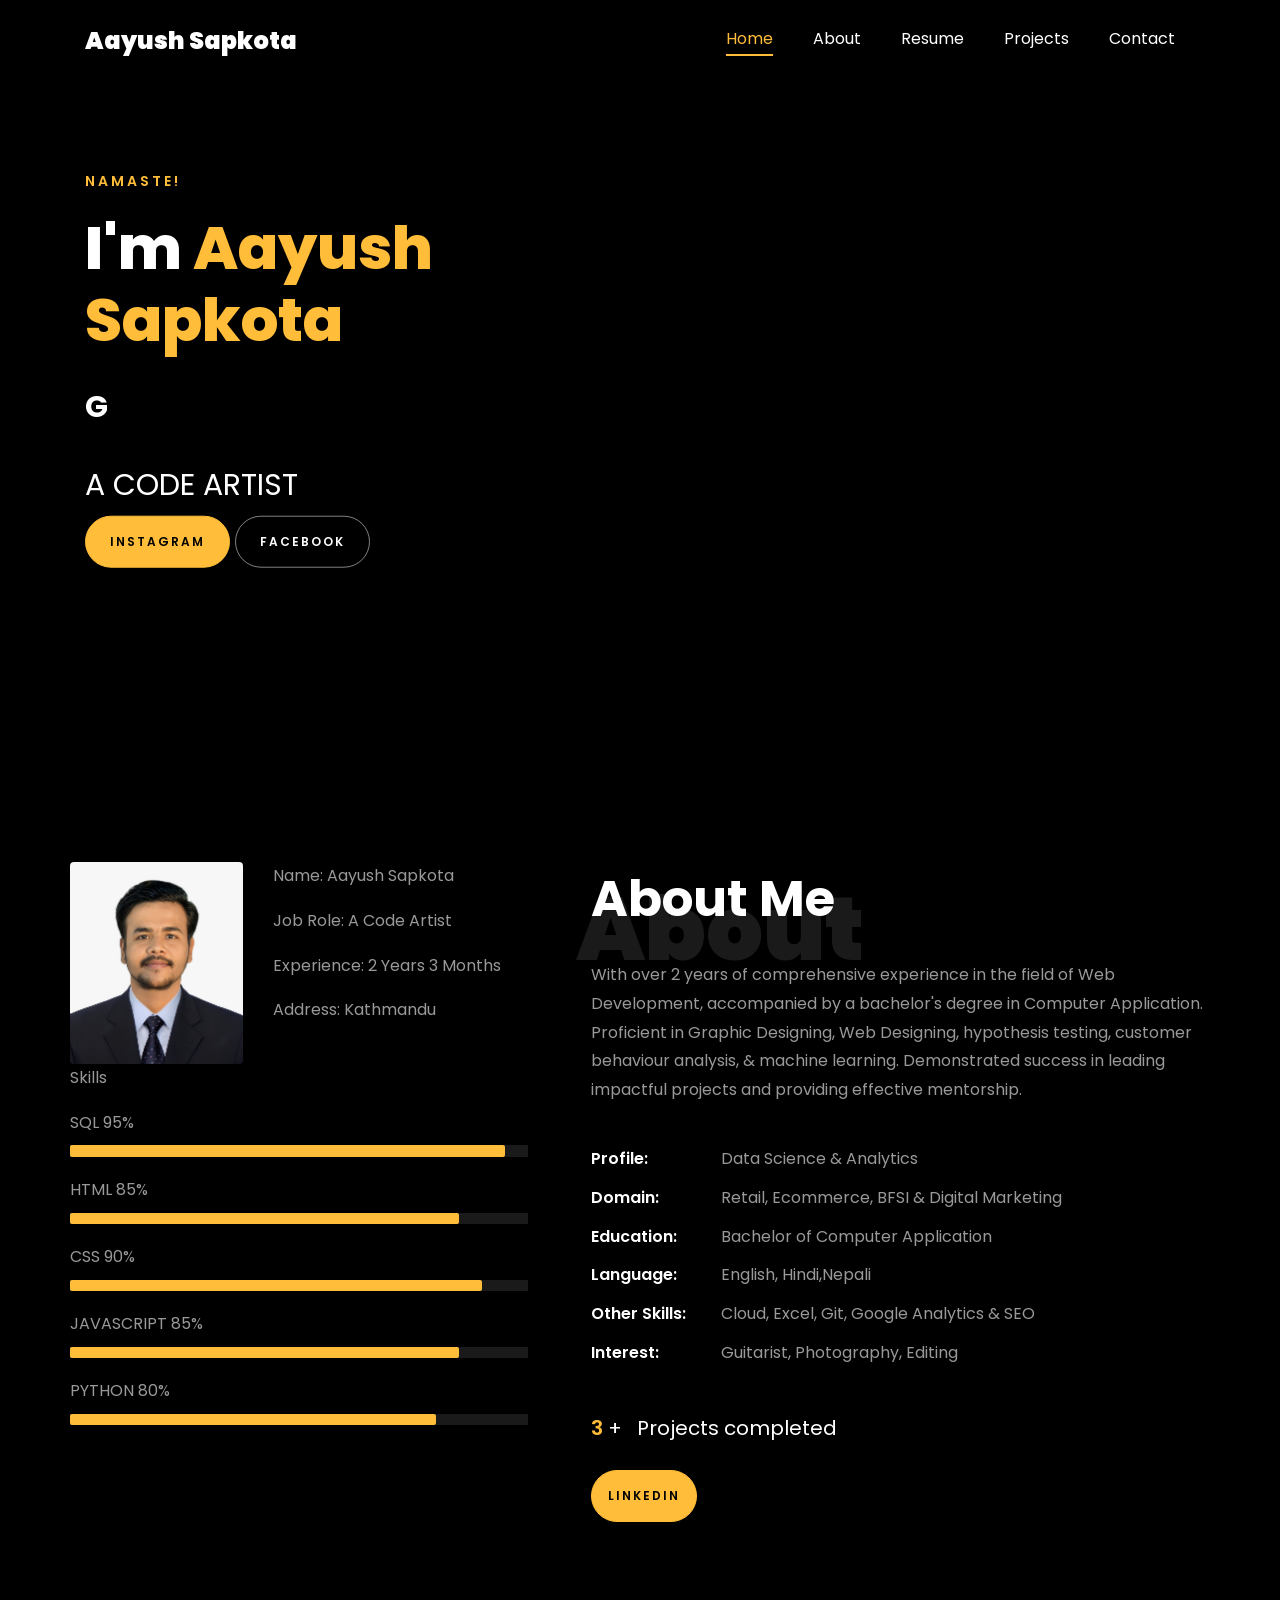
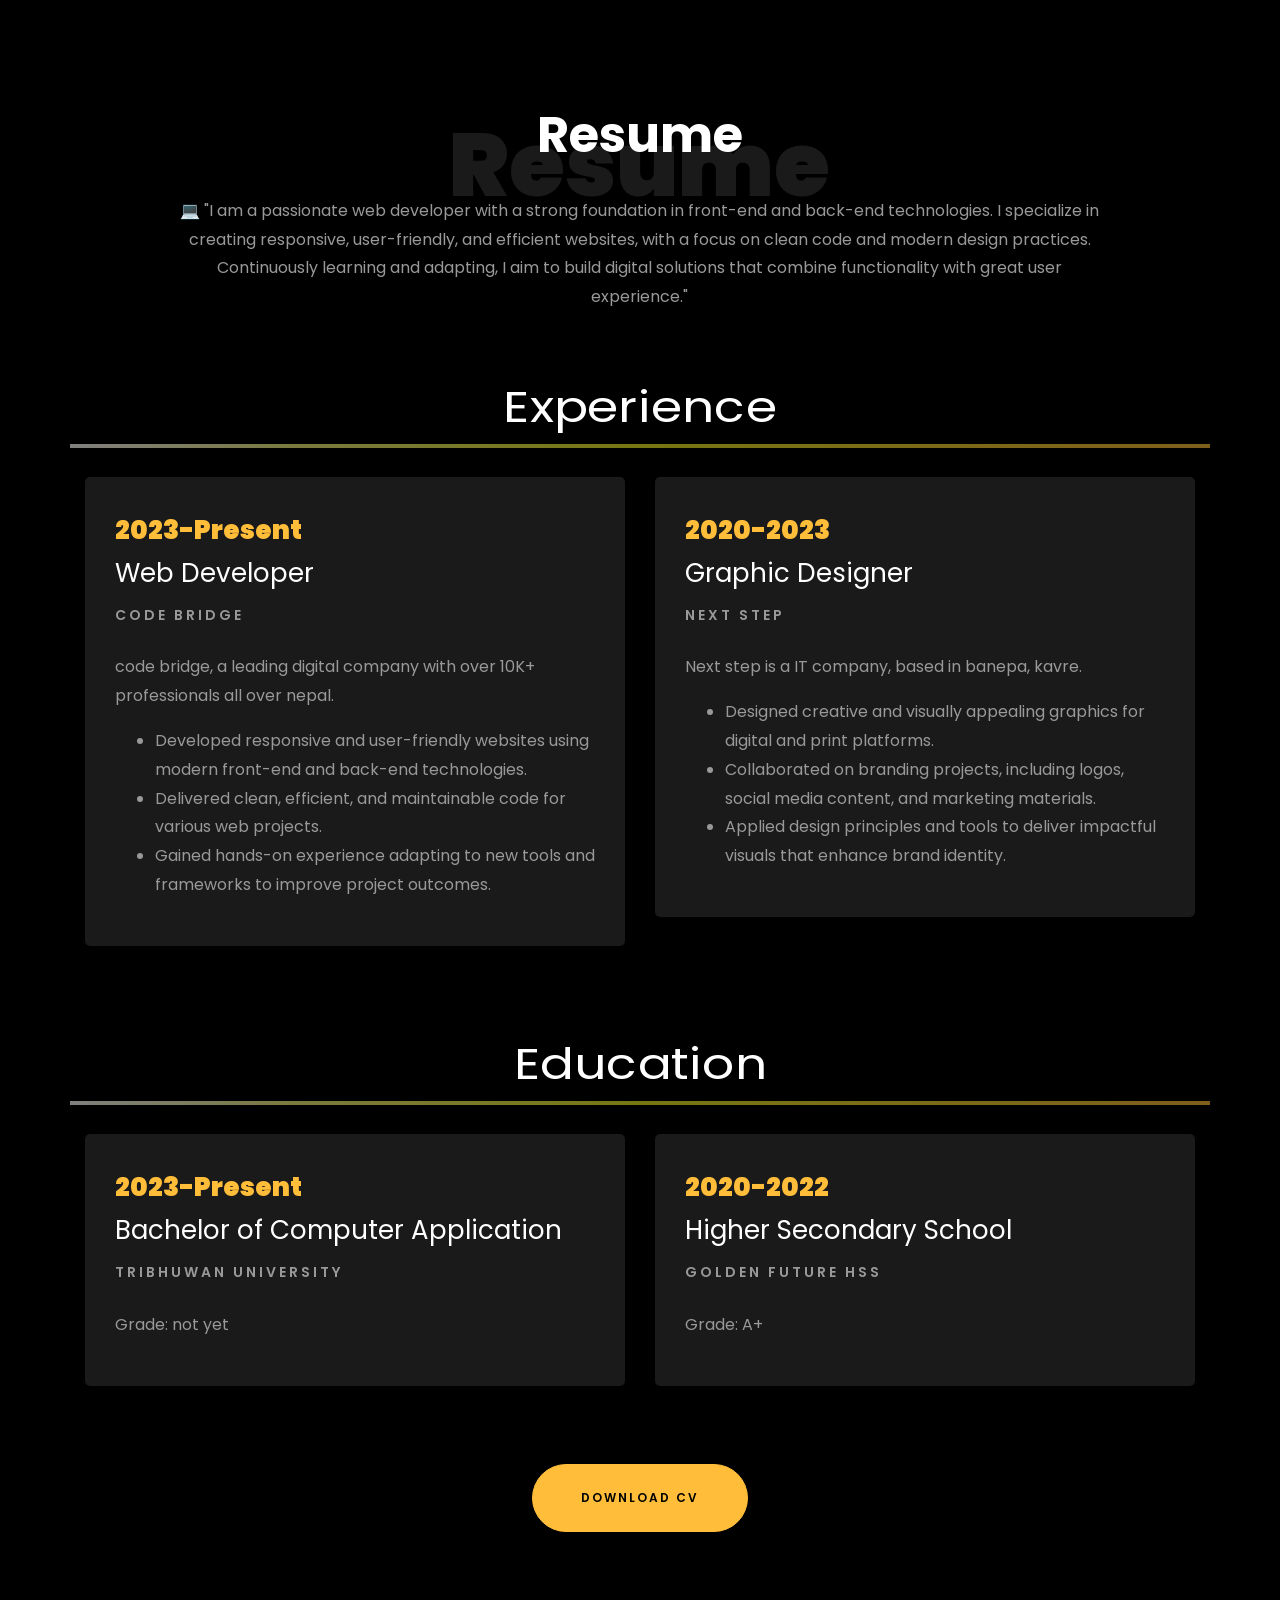
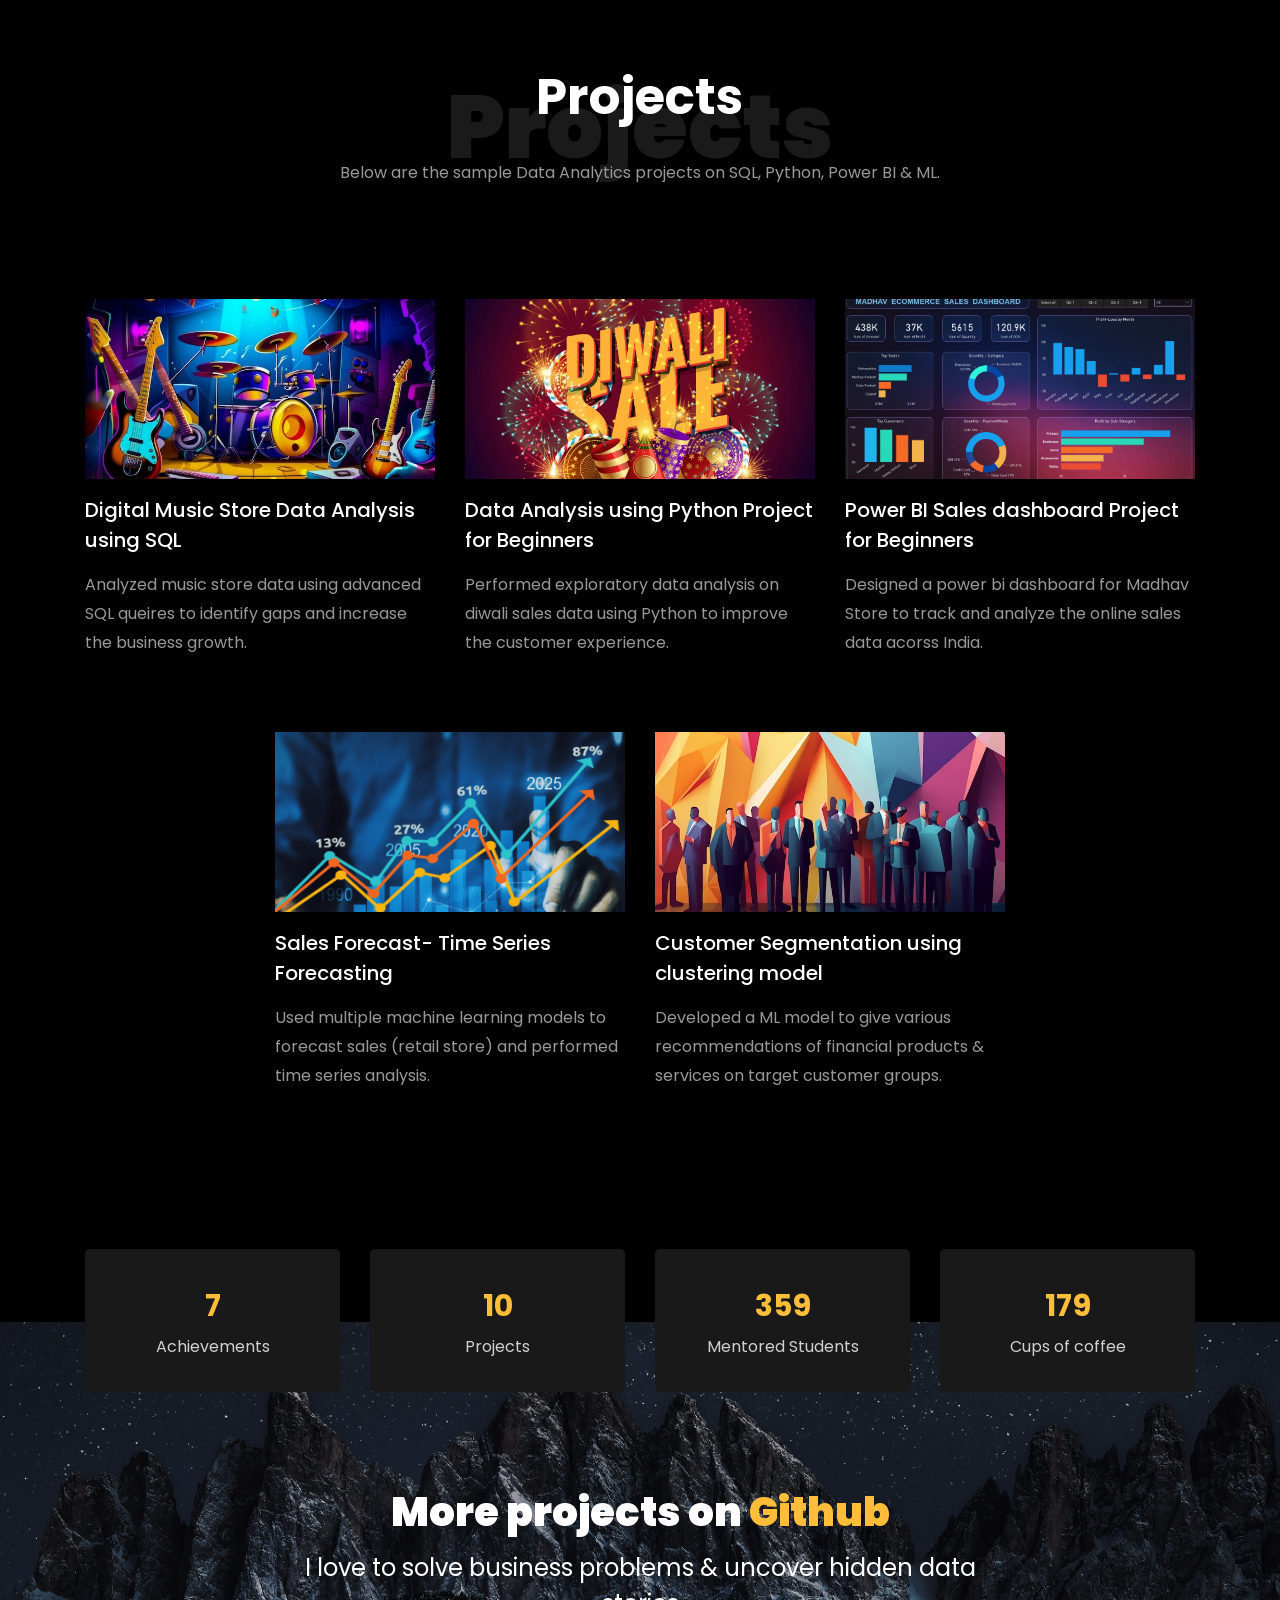
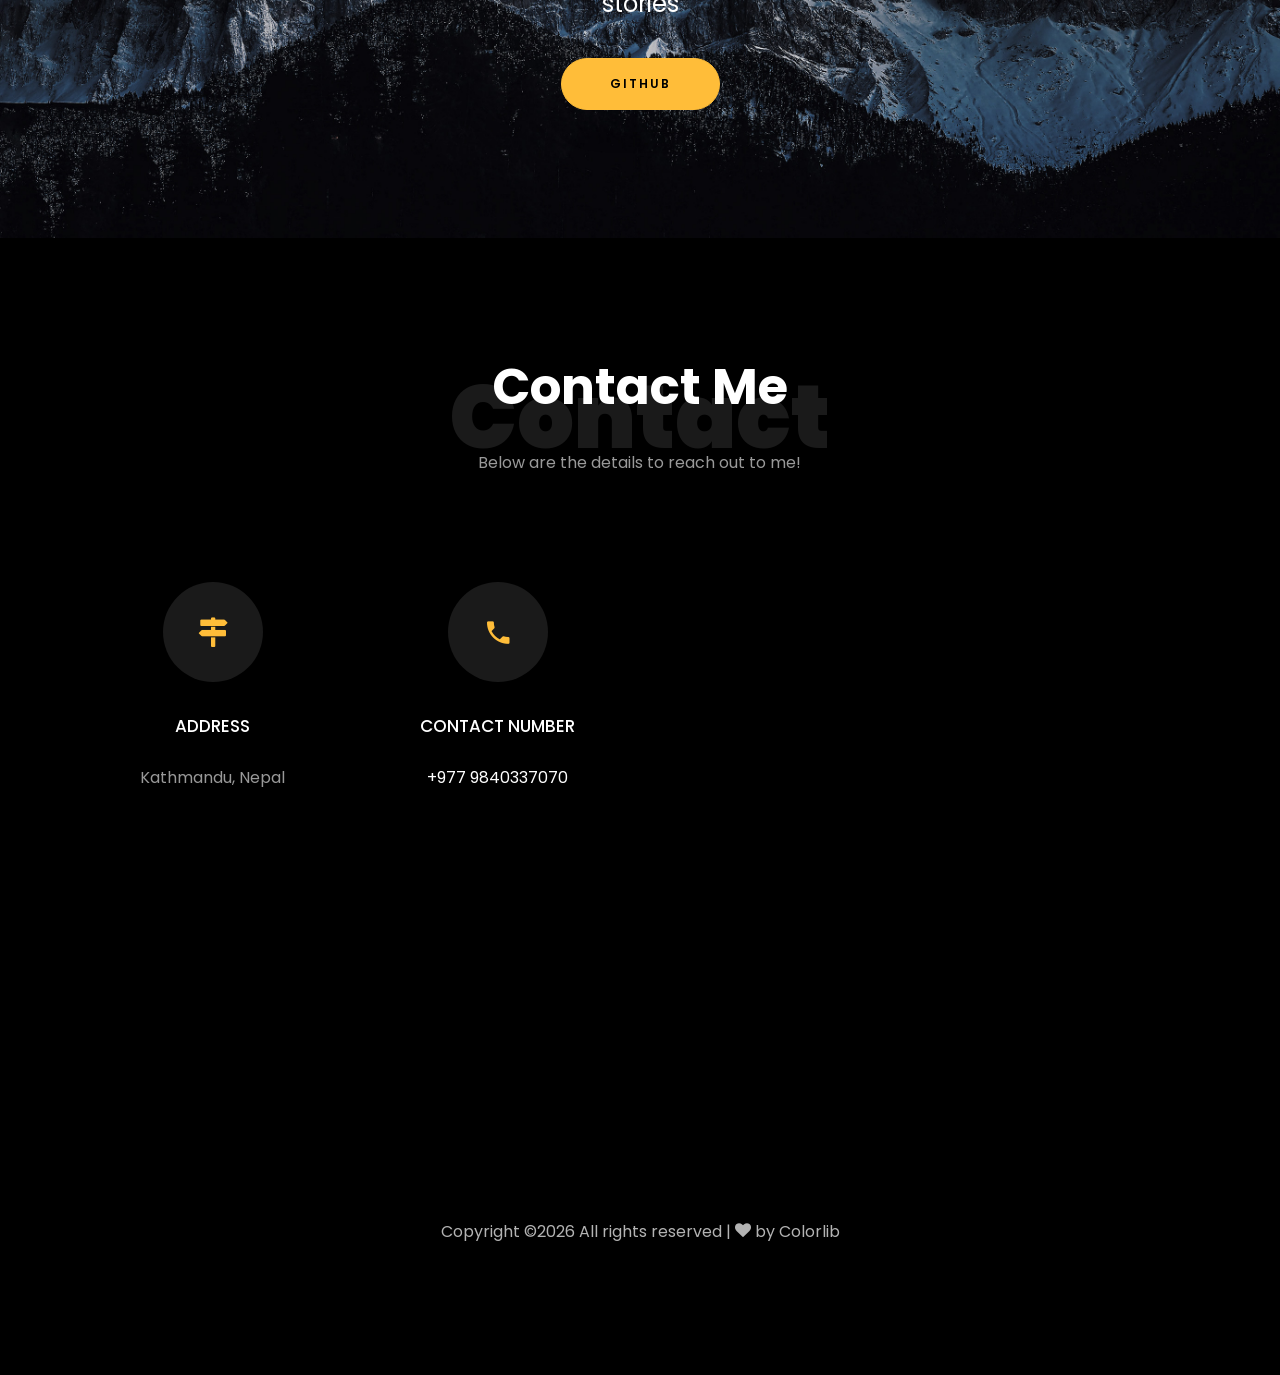
==== index.html @ 5ce3463a "initial commit" ====
<!DOCTYPE html>
<html lang="en">
  <head>
    <title>Aayush Sapkota Portfolio</title>
    <meta charset="utf-8">
    <meta name="viewport" content="width=device-width, initial-scale=1, shrink-to-fit=no">
    
    <link href="https://fonts.googleapis.com/css?family=Poppins:100,200,300,400,500,600,700,800,900" rel="stylesheet">

    <link rel="stylesheet" href="css/open-iconic-bootstrap.min.css">
    <link rel="stylesheet" href="css/animate.css">
    
    <link rel="stylesheet" href="css/owl.carousel.min.css">
    <link rel="stylesheet" href="css/owl.theme.default.min.css">
    <link rel="stylesheet" href="css/magnific-popup.css">

    <link rel="stylesheet" href="css/aos.css">

    <link rel="stylesheet" href="css/ionicons.min.css">
    
    <link rel="stylesheet" href="css/flaticon.css">
    <link rel="stylesheet" href="css/icomoon.css">
    <link rel="stylesheet" href="css/style.css">



<style>

/*======================================
//--//-->   ABOUT
======================================*/

.about-mf .box-shadow-full {
  padding-top: 4rem;
  padding-bottom: 4rem;
}

.about-mf .about-img {
  margin-bottom: 2rem;
}

.about-mf .about-img img {
  margin-left: 10px;
}


.skill-mf .progress {
  /* background-color: #cde1f8; */
  margin: .5rem 0 1.2rem 0;
  border-radius: 0;
  height: .7rem;
}

.skill-mf .progress .progress-bar {
  height: .7rem;
  background-color: #ffbd39;
}


/* Animation styles */
#typing-animation {
  position: relative;
  font-size: 30px;
  font-weight: bold;
  color: rgb(255, 255, 255);
  overflow: hidden;
  white-space: nowrap;
  animation: typing 3s steps(20, end) infinite;
}

#typing-animation:before {
  content: "";
  /* position: absolute; */
  top: 0;
  left: 0;
  width: 0;
  height: 100%;
  background-color: #ccc;
  animation: typing-cursor 0.5s ease-in-out infinite;
}

@keyframes typing {
  from {
    width: 0;
  }
  to {
    width: 100%;
  }
}

@keyframes typing-cursor {
  from {
    width: 5px;
  }
  to {
    width: 0;
  }
}


/* project image zoom effect */

.zoom-effect {
  overflow: hidden;
  transition: transform 0.3s ease-out;
}

.zoom-effect:hover {
  transform: scale(1.1);
}


</style>


  </head>
  <body data-spy="scroll" data-target=".site-navbar-target" data-offset="300">
	  
	  
    <nav class="navbar navbar-expand-lg navbar-dark ftco_navbar ftco-navbar-light site-navbar-target" id="ftco-navbar">
	    <div class="container">
	      <a class="navbar-brand" href="index.html">Aayush Sapkota</a>
	      <button class="navbar-toggler js-fh5co-nav-toggle fh5co-nav-toggle" type="button" data-toggle="collapse" data-target="#ftco-nav" aria-controls="ftco-nav" aria-expanded="false" aria-label="Toggle navigation">
	        <span class="oi oi-menu"></span> Menu
	      </button>

	      <div class="collapse navbar-collapse" id="ftco-nav">
	        <ul class="navbar-nav nav ml-auto">
	          <li class="nav-item"><a href="#home-section" class="nav-link"><span>Home</span></a></li>
	          <li class="nav-item"><a href="#about-section" class="nav-link"><span>About</span></a></li>
	          <li class="nav-item"><a href="#resume-section" class="nav-link"><span>Resume</span></a></li>
	          <li class="nav-item"><a href="#project-section" class="nav-link"><span>Projects</span></a></li>
	          <li class="nav-item"><a href="#contact-section" class="nav-link"><span>Contact</span></a></li>
	        </ul>
	      </div>
	    </div>
	  </nav>
	  <section id="home-section" class="hero">
		  <div class="home-slider  owl-carousel">
	       <div class="slider-item ">
	      	<div class="overlay"></div>
	         <div class="container">
	          <div class="row d-md-flex no-gutters slider-text align-items-end justify-content-end" data-scrollax-parent="true">
	          	<div class="one-third js-fullheight order-md-last img" style="background-image:url(images/bg_1.png);">
	          	 <div class="overlay"></div>
	          	</div>
		          <div class="one-forth d-flex  align-items-center ftco-animate" data-scrollax=" properties: { translateY: '70%' }">
		          	<div class="text">
		          		<span class="subheading">NAMASTE!</span>
			            <h1 class="mb-4 mt-3">I'm <span>Aayush Sapkota</span></h1>

						<!-- Element to contain animated typing -->
						<span id="typing-animation"></span>

						<script>

						// Initialize the typing animation
						const typingAnimationElement = document.getElementById('typing-animation');

						// Create an array of typing text
						const typingTexts = [
						'Web Developer  ',
						'Guitarist  ',
						'Designer   ',
						];

						// Create a function to display the typing animation for a given text
						function playTypingAnimation(text) {
						// Loop through each character and add it to the element
						for (let i = 0; i < text.length; i++) {
							setTimeout(() => {
							typingAnimationElement.textContent += text[i];
							}, i * 200); // Increase the delay to slow down the typing animation
						}

						// Once the animation is complete, reset the text and start over
						setTimeout(() => {
							typingAnimationElement.textContent = '';
							playTypingAnimation(typingTexts[(typingTexts.indexOf(text) + 1) % typingTexts.length]);
						}, text.length * 200);
						}

						// Start the typing animation loop
						playTypingAnimation(typingTexts[0]);

						</script>

						<br>
						<br>
			            <h2>A CODE ARTIST</h2>
						<!-- <h2 class="d-flex" style="margin-bottom: 0">With over 5 years of experience</h2> -->
						<!-- <br> -->
			            <p><a href="https://www.instagram.com/the_name_is_aayush/" class="btn btn-primary py-3 px-4">instagram</a> 
							<a href="https://www.facebook.com/aayush.668935" class="btn btn-white btn-outline-white py-3 px-4">facebook</a></p>
		            </div>
		          </div>
	        	</div>
	        </div>
	      </div>
		</div>
    </section>



    <section class="ftco-about img ftco-section ftco-no-pb" id="about-section">
    	<div class="container">
			<div class="row">
				<div class="row d-flex align-items-stretch">
				<!-- <div class="row d-flex"> -->
					<div class="col-md-6 col-lg-5 d-flex">
						<div class="img-about img d-flex align-items-stretch">
							<div class="overlay">
								<div class="row">
									<div class="col-sm-6 col-md-5">
									  <div class="about-img">
										<img src="images/about-me.png" class="img-fluid rounded b-shadow-a" alt="">
									  </div>
									</div>
									<!-- Details next to profile image -->
									<div class="col-sm-6 col-md-7">
									  <div class="about-info">
										<p><span class="title-s">Name: </span> <span>Aayush Sapkota</span></p>
										<p><span class="title-s">Job Role: </span> <span>A Code Artist</span></p>
										<p><span class="title-s">Experience: </span> <span>2 Years 3 Months</span></p>
										<p><span class="title-s">Address: </span> <span>Kathmandu</span></p>
									  </div>
									</div>
								  </div>

								<div class="skill-mf">
									<p class="title-s">Skills</p>
									<span>SQL</span> <span class="pull-right">95%</span>
									<div class="progress">
										<div class="progress-bar" role="progressbar" style="width: 95%;" aria-valuenow="95" aria-valuemin="0"
											aria-valuemax="100"></div>
									</div>
									
									<span>HTML</span> <span class="pull-right">85%</span>
									<div class="progress">
										<div class="progress-bar" role="progressbar" style="width: 85%" aria-valuenow="85" aria-valuemin="0"
											aria-valuemax="100"></div>
									</div>
									
									<span>CSS</span> <span class="pull-right">90%</span>
									<div class="progress">
										<div class="progress-bar" role="progressbar" style="width: 90%" aria-valuenow="90" aria-valuemin="0"
											aria-valuemax="100"></div>
									</div>
									
									<span>JAVASCRIPT</span> <span class="pull-right">85%</span>
									<div class="progress">
										<div class="progress-bar" role="progressbar" style="width: 85%" aria-valuenow="85" aria-valuemin="0"
											aria-valuemax="100"></div>
									</div>
									
									<span>PYTHON</span> <span class="pull-right">80%</span>
									<div class="progress">
										<div class="progress-bar" role="progressbar" style="width: 80%" aria-valuenow="80" aria-valuemin="0"
											aria-valuemax="100"></div>
									</div>
								</div>
							</div>
						</div>
					</div>
					
					<div class="col-md-6 col-lg-7 pl-lg-5 pb-5">
						<div class="row justify-content-start pb-3">
							<div class="col-md-12 heading-section ftco-animate">
								
								<h1 class="big">About</h1>
								<h2 class="mb-4">About Me</h2>
								
								<p>With over 2 years of comprehensive experience in the field of Web Development, accompanied by a bachelor's degree in Computer Application. 
									Proficient in Graphic Designing, Web Designing, hypothesis testing, customer behaviour analysis, &amp; machine learning. 
									Demonstrated success in leading impactful projects and providing effective mentorship.</p>
								<ul class="about-info mt-4 px-md-0 px-2">
									<li class="d-flex"><span>Profile:</span> <span>Data Science &amp; Analytics</span></li>
									<li class="d-flex"><span>Domain:</span> <span>Retail, Ecommerce, BFSI &amp; Digital Marketing</span></li>
									<li class="d-flex"><span>Education:</span> <span>Bachelor of Computer Application</span></li>
									<li class="d-flex"><span>Language:</span> <span>English, Hindi,Nepali</span></li>
									<li class="d-flex"><span>Other Skills:</span> <span>Cloud, Excel, Git, Google Analytics &amp; SEO</span></li>
									<li class="d-flex"><span>Interest:</span> <span>Guitarist, Photography, Editing</span></li>
									
								</ul>
							</div>
						</div>


						<div class="counter-wrap ftco-animate d-flex mt-md-3">
							<div class="text">
								<p class="mb-4">
									<span class="number" data-number="10">0</span> <span>+</span>
									<span>&nbsp; Projects completed</span>
								</p>
								<p><a href="https://www.linkedin.com/in/aayush-sapkota-b53373309/" class="btn btn-primary py-3 px-3">LinkedIn</a></p>
							</div>
						</div>
					</div>
				</div>
			</div>
		</div>
    </section>



	
    <section class="ftco-section ftco-no-pb" id="resume-section">
    	<div class="container">
    		<div class="row justify-content-center pb-5">
          <div class="col-md-10 heading-section text-center ftco-animate">
          	<h1 class="big big-2">Resume</h1>
            <h2 class="mb-4">Resume</h2>
            <p>💻 "I am a passionate web developer with a strong foundation in front-end and back-end technologies. I specialize in creating responsive, user-friendly, and efficient websites, with a focus on clean code and modern design practices. Continuously learning and adapting, I aim to build digital solutions that combine functionality with great user experience."</p>
          </div>
        </div>

		<div class="row">
			<h1 class="big-4">Experience</h1>
			<div class="underline"></div>
		</div>
		<br>
		
		<div class="row">
				<div class="col-md-6">
					<div class="resume-wrap ftco-animate">
						<span class="date">2023-Present</span>
						<h2>Web Developer</h2>
						<span class="position">Code Bridge</span>
						<p class="mt-4">code bridge, a leading digital company with over 10K+ professionals all over nepal. 
							<ul>
								<li>Developed responsive and user-friendly websites using modern front-end and back-end technologies.</li>
								<li>Delivered clean, efficient, and maintainable code for various web projects.</li>
								<li>Gained hands-on experience adapting to new tools and frameworks to improve project outcomes.</li>
							</ul>
						</p>
					</div>

				</div>

				<div class="col-md-6">
					<div class="resume-wrap ftco-animate">
						<span class="date">2020-2023</span>
						<h2>Graphic Designer</h2>
						<span class="position">Next Step</span>
						<p class="mt-4">Next step is a IT company, based in banepa, kavre. 
							<ul>
								<li>Designed creative and visually appealing graphics for digital and print platforms.</li>
								<li>Collaborated on branding projects, including logos, social media content, and marketing materials.</li>
								<li>Applied design principles and tools to deliver impactful visuals that enhance brand identity.</li>
							</ul>
						</p>
					</div>

				</div>
			</div>

		<br>
		<br>

		<div class="row">
			<h1 class="big-4">Education</h1>
			<div class="underline"></div>
		</div>
		<br>
		
			<div class="row">
    			<div class="col-md-6">
    				<div class="resume-wrap ftco-animate">
    					<span class="date">2023-Present</span>
    					<h2>Bachelor of Computer Application</h2>
    					<span class="position">Tribhuwan University</span>
    					<p class="mt-4">Grade: not yet</p>
    				</div>
    			</div>

    			<div class="col-md-6">
    				<div class="resume-wrap ftco-animate">
    					<span class="date">2020-2022</span>
    					<h2>Higher Secondary School</h2>
    					<span class="position">Golden Future HSS</span>
    					<p class="mt-4">Grade: A+</p>
    				</div>
				</div>
    		</div>

    		<div class="row justify-content-center mt-5">
    			<div class="col-md-6 text-center ftco-animate">
    				<p><a href="#" class="btn btn-primary py-4 px-5">Download CV</a></p>
    			</div>
    		</div>
    	</div>
    </section>

   

    <section class="ftco-section" id="project-section">
      <div class="container">
        <div class="row justify-content-center mb-5 pb-5">
          <div class="col-md-7 heading-section text-center ftco-animate">
            <h1 class="big big-2">Projects</h1>
            <h2 class="mb-4">Projects</h2>
            <p>Below are the sample Data Analytics projects on SQL, Python, Power BI & ML.</p>
          </div>
        </div>
        <div class="row d-flex">
          <div class="col-md-4 d-flex ftco-animate">
          	<div class="blog-entry justify-content-end">
              <a href="https://github.com/rishabhnmishra/SQL_Music_Store_Analysis/blob/main/Music_Store_Query.sql" class="block-20 zoom-effect" style="background-image: url('images/proj_1.jpg');">
              </a>
              <div class="text mt-3 float-right d-block">

                <h3 class="heading"><a href="https://github.com/rishabhnmishra/SQL_Music_Store_Analysis/blob/main/Music_Store_Query.sql">Digital Music Store Data Analysis using SQL</a></h3>
                <p>Analyzed music store data using advanced SQL queires to identify gaps and increase the business growth.</p>
              </div>
            </div>
          </div>
          <div class="col-md-4 d-flex ftco-animate">
          	<div class="blog-entry justify-content-end">
              <a href="https://github.com/rishabhnmishra/Python_Diwali_Sales_Analysis/blob/main/Diwali_Sales_Analysis.ipynb" class="block-20 zoom-effect" style="background-image: url('images/proj_2.jpg');">
              </a>
              <div class="text mt-3 float-right d-block">

                <h3 class="heading"><a href="https://github.com/rishabhnmishra/Python_Diwali_Sales_Analysis/blob/main/Diwali_Sales_Analysis.ipynb">Data Analysis using Python Project for Beginners</a></h3>
                <p>Performed exploratory data analysis on diwali sales data using Python to improve the customer experience.</p>
              </div>
            </div>
          </div>
          <div class="col-md-4 d-flex ftco-animate">
          	<div class="blog-entry">
              <a href="https://github.com/rishabhnmishra/Madhav_Store_Analysis_PowerBI/blob/main/Madhav%20Store%20dashboard.jpg" class="block-20 zoom-effect" style="background-image: url('images/proj_3.jpg');">
              </a>
              <div class="text mt-3 float-right d-block">

                <h3 class="heading"><a href="https://github.com/rishabhnmishra/Madhav_Store_Analysis_PowerBI/blob/main/Madhav%20Store%20dashboard.jpg">Power BI Sales dashboard Project for Beginners</a></h3>
                <p>Designed a power bi dashboard for Madhav Store to track and analyze the online sales data acorss India.</p>
              </div>
            </div>
          </div>
        </div>
	<br>
		<!-- added justify-content-center to center align the last two projects -->
		<div class="row d-flex justify-content-center">  
			<div class="col-md-4 d-flex ftco-animate">
				<div class="blog-entry justify-content-end">
				<a href="https://github.com/rishabhnmishra/sales_forecasting/tree/main" class="block-20 zoom-effect" style="background-image: url('images/proj_4.jpg');">
				</a>
				<div class="text mt-3 float-right d-block">
  
				  <h3 class="heading"><a href="https://github.com/rishabhnmishra/sales_forecasting/tree/main">Sales Forecast- Time Series Forecasting</a></h3>
				  <p>Used multiple machine learning models to forecast sales (retail store) and performed time series analysis.</p>
				</div>
			  </div>
			</div>
			<div class="col-md-4 d-flex ftco-animate">
				<div class="blog-entry justify-content-end">
				<a href="https://github.com/rishabhnmishra/customer_segmentation/blob/main/Customer_Segmentation-final.ipynb" class="block-20 zoom-effect" style="background-image: url('images/proj_5.jpg');">
				</a>
				<div class="text mt-3 float-right d-block">
  
				  <h3 class="heading"><a href="https://github.com/rishabhnmishra/customer_segmentation/blob/main/Customer_Segmentation-final.ipynb">Customer Segmentation using clustering model</a></h3>
				  <p>Developed a ML model to give various recommendations of financial products &amp; services on target customer groups.</p>
				</div>
			  </div>
			</div>
		 </div>
	  </div>
    </section>

	<section class="ftco-section ftco-no-pt ftco-no-pb ftco-counter img" id="section-counter">
      <div class="container">
		<div class="row d-md-flex align-items-center">
          <div class="col-md d-flex justify-content-center counter-wrap ftco-animate">
            <div class="block-18">
              <div class="text">
                <strong class="number" data-number="20">0</strong>
                <span>Achievements</span>
              </div>
            </div>
          </div>
          <div class="col-md d-flex justify-content-center counter-wrap ftco-animate">
            <div class="block-18">
              <div class="text">
                <strong class="number" data-number="30">0</strong>
                <span>Projects</span>
              </div>
            </div>
          </div>
          <div class="col-md d-flex justify-content-center counter-wrap ftco-animate">
            <div class="block-18">
              <div class="text">
                <strong class="number" data-number="1000">0</strong>
                <span>Mentored Students</span>
              </div>
            </div>
          </div>
          <div class="col-md d-flex justify-content-center counter-wrap ftco-animate">
            <div class="block-18">
              <div class="text">
                <strong class="number" data-number="500">0</strong>
                <span>Cups of coffee</span>
              </div>
            </div>
          </div>
        </div>
      </div>
	
	  <div class="ftco-section ftco-hireme img margin-top" style="background-image: url(images/bg_1.jpg)">
			<!-- <div class="container"> -->
				<div class="row justify-content-center">
					<div class="col-md-7 ftco-animate text-center">
						<h2>More projects on<span> Github  </span> </h2>
						<div class="heading"> <h4> I love to solve business problems &amp; uncover hidden data stories </h4>
						<br>
						<p><a href="https://github.com/aayush6716" class="btn btn-primary py-3 px-5">GitHub</a></p>
						</div>
					</div>
				</div>
			<!-- </div> -->
		</div>
	</section>



    <section class="ftco-section contact-section ftco-no-pb" id="contact-section">
      <div class="container">
      	<div class="row justify-content-center mb-5 pb-3">
          <div class="col-md-7 heading-section text-center ftco-animate">
            <h1 class="big big-2">Contact</h1>
            <h2 class="mb-4">Contact Me</h2>
            <p>Below are the details to reach out to me!</p>
          </div>
        </div>

        <div class="row d-flex contact-info mb-5">
          <div class="col-md-6 col-lg-3 d-flex ftco-animate">
          	<div class="align-self-stretch box p-4 text-center">
          		<div class="icon d-flex align-items-center justify-content-center">
          			<span class="icon-map-signs"></span>
          		</div>
          		<h3 class="mb-4">Address</h3>
	            <p>Kathmandu, Nepal</p>
	          </div>
          </div>
          <div class="col-md-6 col-lg-3 d-flex ftco-animate">
          	<div class="align-self-stretch box p-4 text-center">
          		<div class="icon d-flex align-items-center justify-content-center">
          			<span class="icon-phone2"></span>
          		</div>
          		<h3 class="mb-4">Contact Number</h3>
	            <p><a href="tel://0101010101">+977 9840337070</a></p>
	          </div>
          </div>
          <div class="col-md-6 col-lg-3 d-flex ftco-animate">
          	<div class="align-self-stretch box p-4 text-center">
          		<div class="icon d-flex align-items-center justify-content-center">
          			<span class="icon-paper-plane"></span>
          		</div>
          		<h3 class="mb-4">Email Address</h3>
	            <p><a href="mailto:info@yoursite.com">astgamer100@gmail.com</a></p>
	          </div>
          </div>
          <div class="col-md-6 col-lg-3 d-flex ftco-animate">
          	<div class="align-self-stretch box p-4 text-center">
          		<div class="icon d-flex align-items-center justify-content-center">
          			<span class="icon-globe"></span>
          		</div>
          		<h3 class="mb-4">Download Resume</h3>
	            <p><a href="#">resumelink</a></p>
	          </div>
          </div>

		  <div class="container">
			<br>
			<br>
			<div class="row justify-content-center">
				<div class="col-md-7 ftco-animate text-center">
					<h2>Have a<span> Question?  </span> <a href="https://forms.gle/uLaTShUKXraAvHJ77" class="btn btn-primary py-3 px-5">Click Here</a> </h2>
				</div>
			</div>
				<br>
					<ul class="ftco-footer-social list-unstyled d-flex justify-content-center align-items-center mb-0">
					  <li class="ftco-animate normal-txt">Find me on  </li>
					  <li class="ftco-animate"><a href="https://www.youtube.com/@aayushsapkota1009"><span class="icon-youtube"></span></a></li>
					  <li class="ftco-animate"><a href="https://www.linkedin.com/in/aayush-sapkota-b53373309/"><span class="icon-linkedin"></span></a></li>  
					  <li class="ftco-animate"><a href="https://www.facebook.com/aayush.668935"><span class="icon-twitter"></span></a></li>
					  <li class="ftco-animate"><a href="https://www.facebook.com/aayush.668935"><span class="icon-facebook"></span></a></li>
				      <li class="ftco-animate"><a href="https://www.instagram.com/the_name_is_aayush/"><span class="icon-instagram"></span></a></li>
					</ul>
				<br>
		   </div>
   </div>
 </section>


 
	
    <footer class="ftco-footer ftco-section">
		<div class="container">
		  <div class="row">
			<div class="col-md-12 text-center">
  
			  <p><!-- Link back to Colorlib can't be removed. Template is licensed under CC BY 3.0. -->
	Copyright &copy;<script>document.write(new Date().getFullYear());</script> All rights reserved | <i class="icon-heart color-danger" aria-hidden="true"></i> by <a href="https://colorlib.com" target="_blank">Colorlib</a>
	<!-- Link back to Colorlib can't be removed. Template is licensed under CC BY 3.0. --></p>
			</div>
		  </div>
		</div>
	  </footer>


  <!-- loader -->
  <div id="ftco-loader" class="show fullscreen"><svg class="circular" width="48px" height="48px"><circle class="path-bg" cx="24" cy="24" r="22" fill="none" stroke-width="4" stroke="#eeeeee"/><circle class="path" cx="24" cy="24" r="22" fill="none" stroke-width="4" stroke-miterlimit="10" stroke="#F96D00"/></svg></div>


  <script src="js/jquery.min.js"></script>
  <script src="js/jquery-migrate-3.0.1.min.js"></script>
  <script src="js/popper.min.js"></script>
  <script src="js/bootstrap.min.js"></script>
  <script src="js/jquery.easing.1.3.js"></script>
  <script src="js/jquery.waypoints.min.js"></script>
  <script src="js/jquery.stellar.min.js"></script>
  <script src="js/owl.carousel.min.js"></script>
  <script src="js/jquery.magnific-popup.min.js"></script>
  <script src="js/aos.js"></script>
  <script src="js/jquery.animateNumber.min.js"></script>
  <script src="js/scrollax.min.js"></script>
  
  <script src="js/main.js"></script>
    
  </body>
</html>
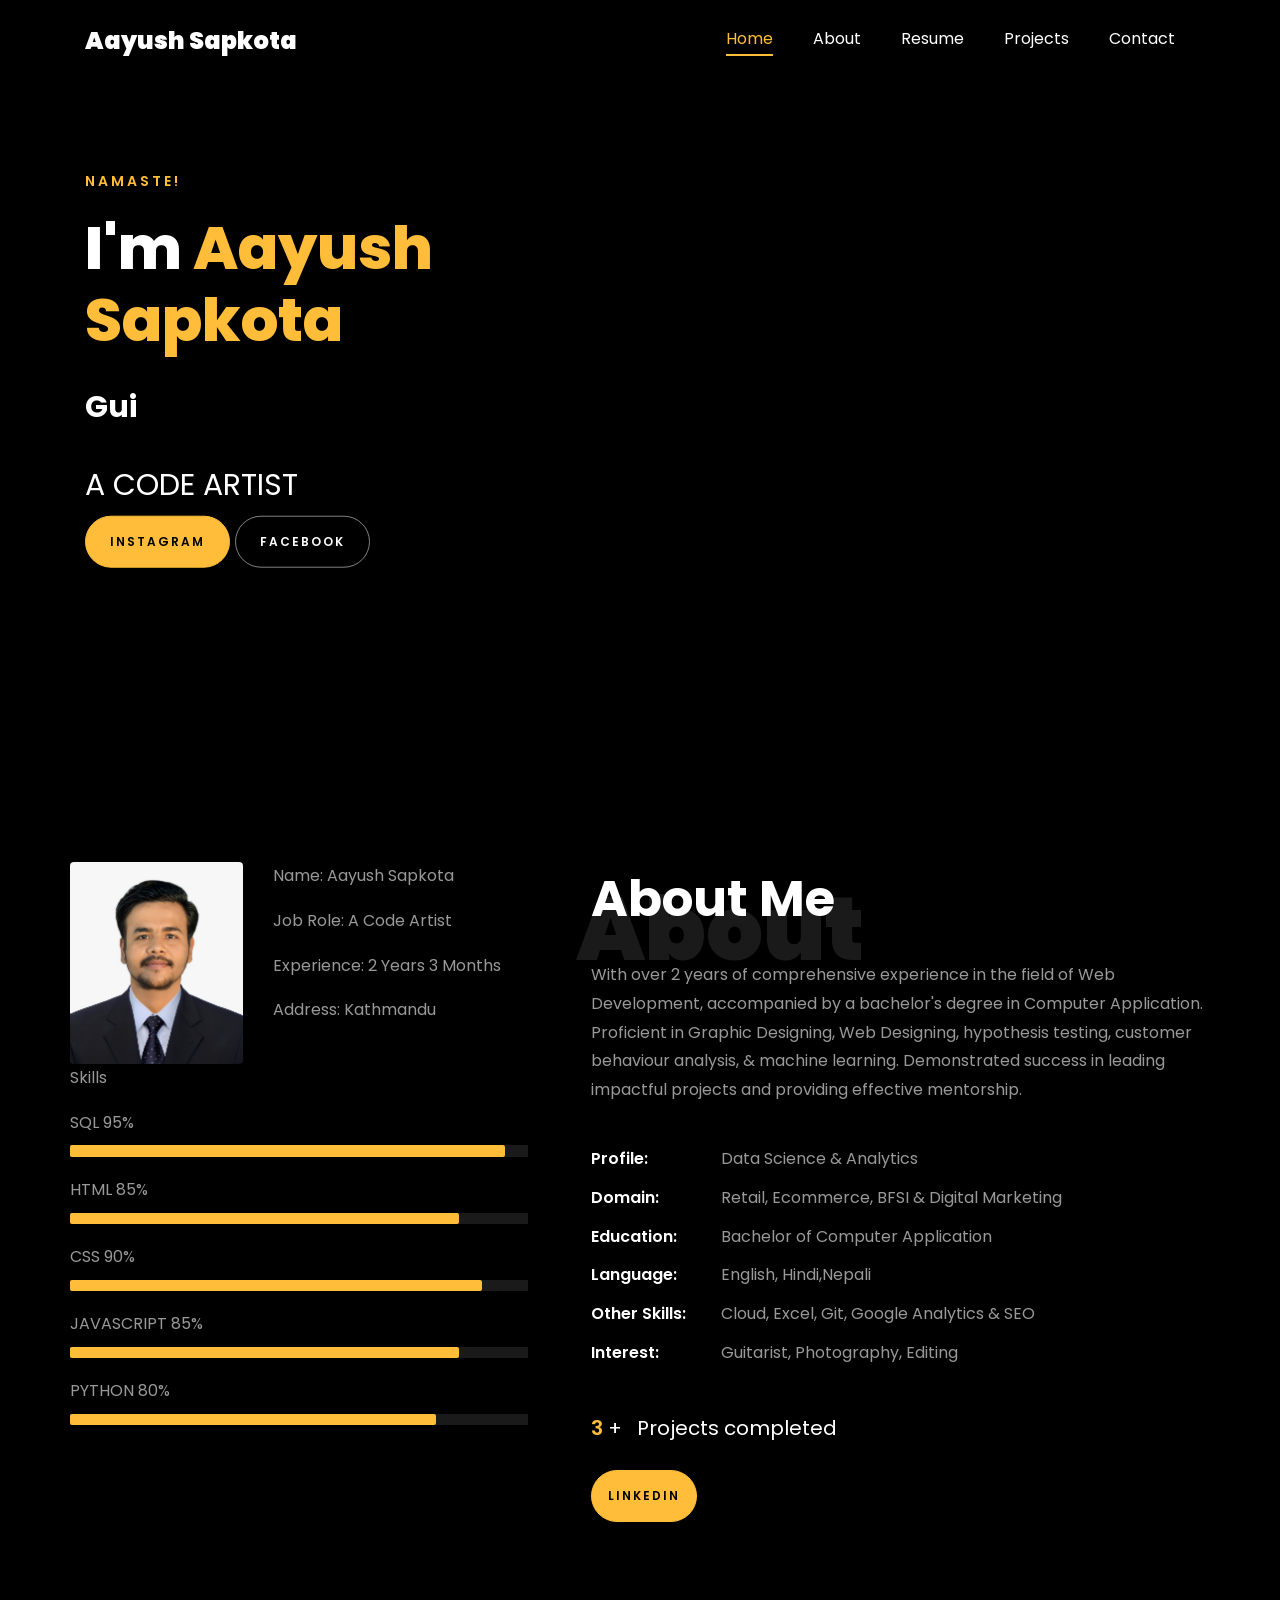
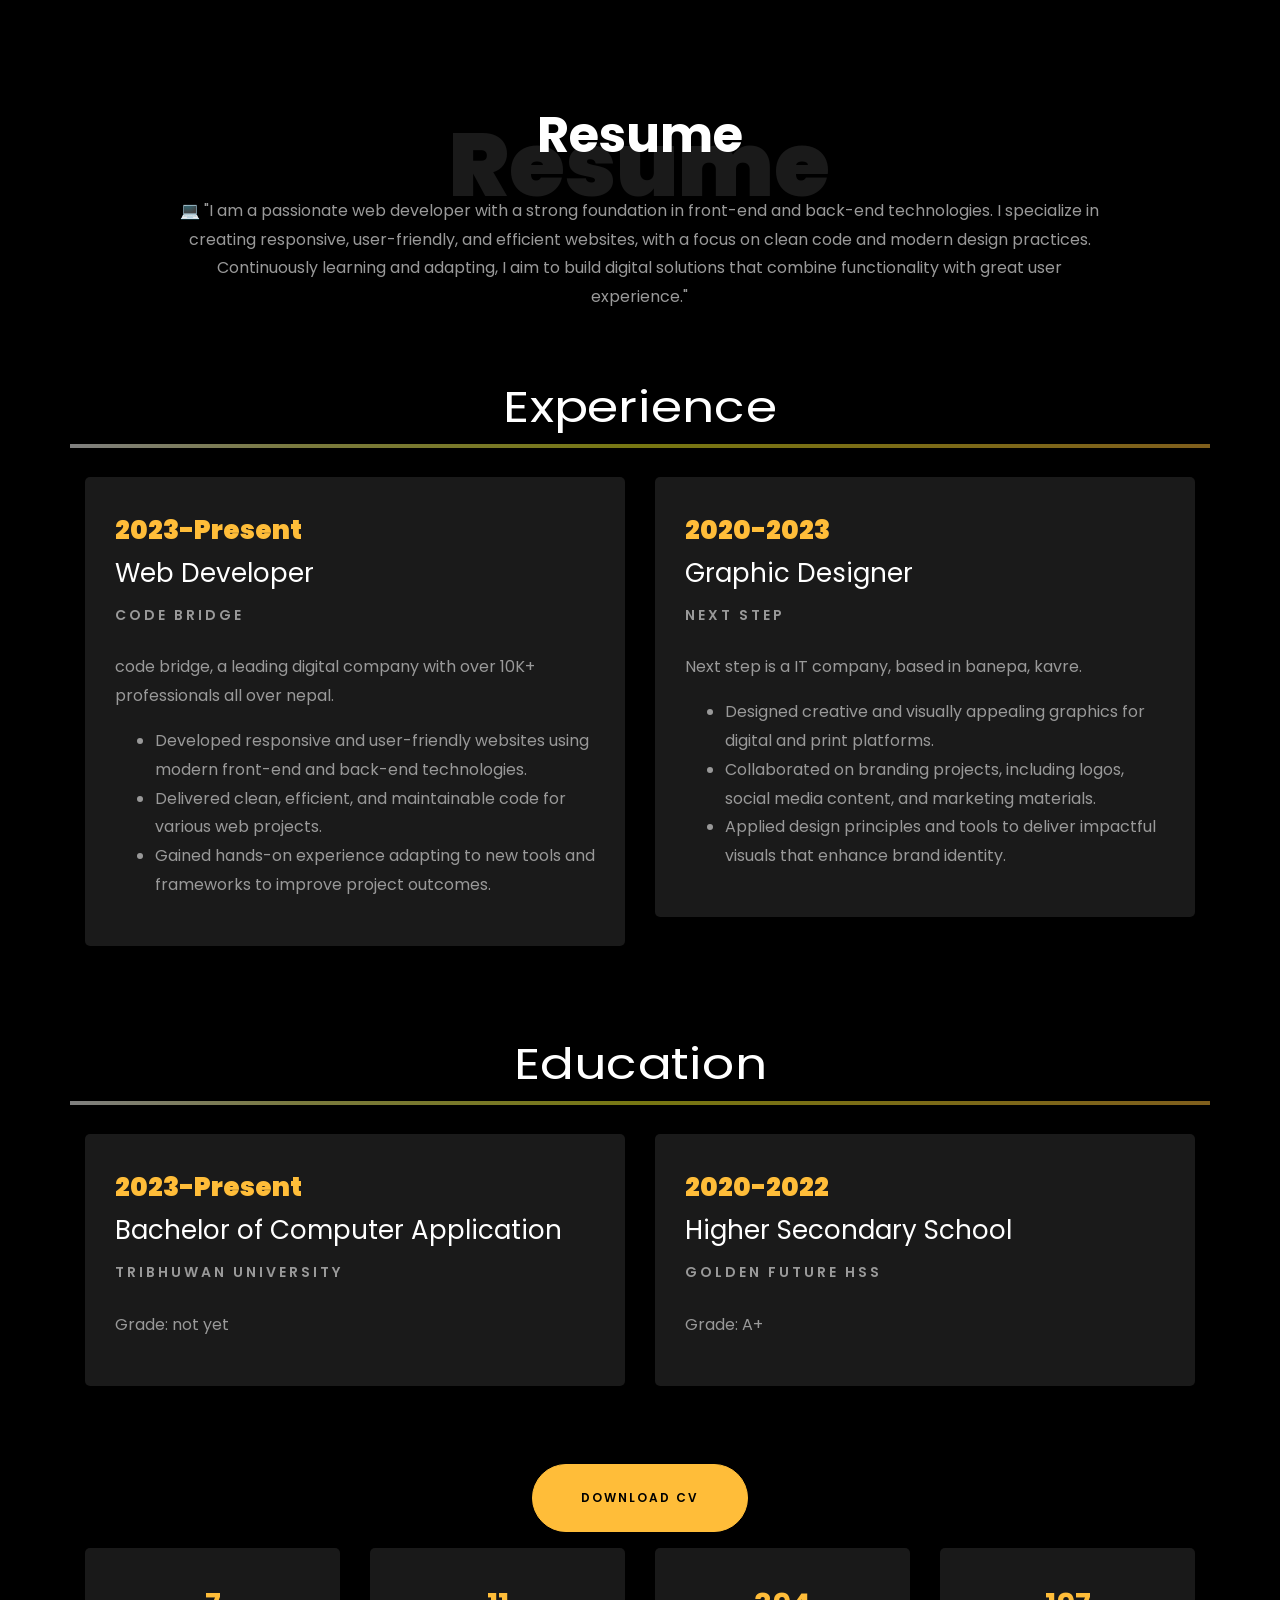
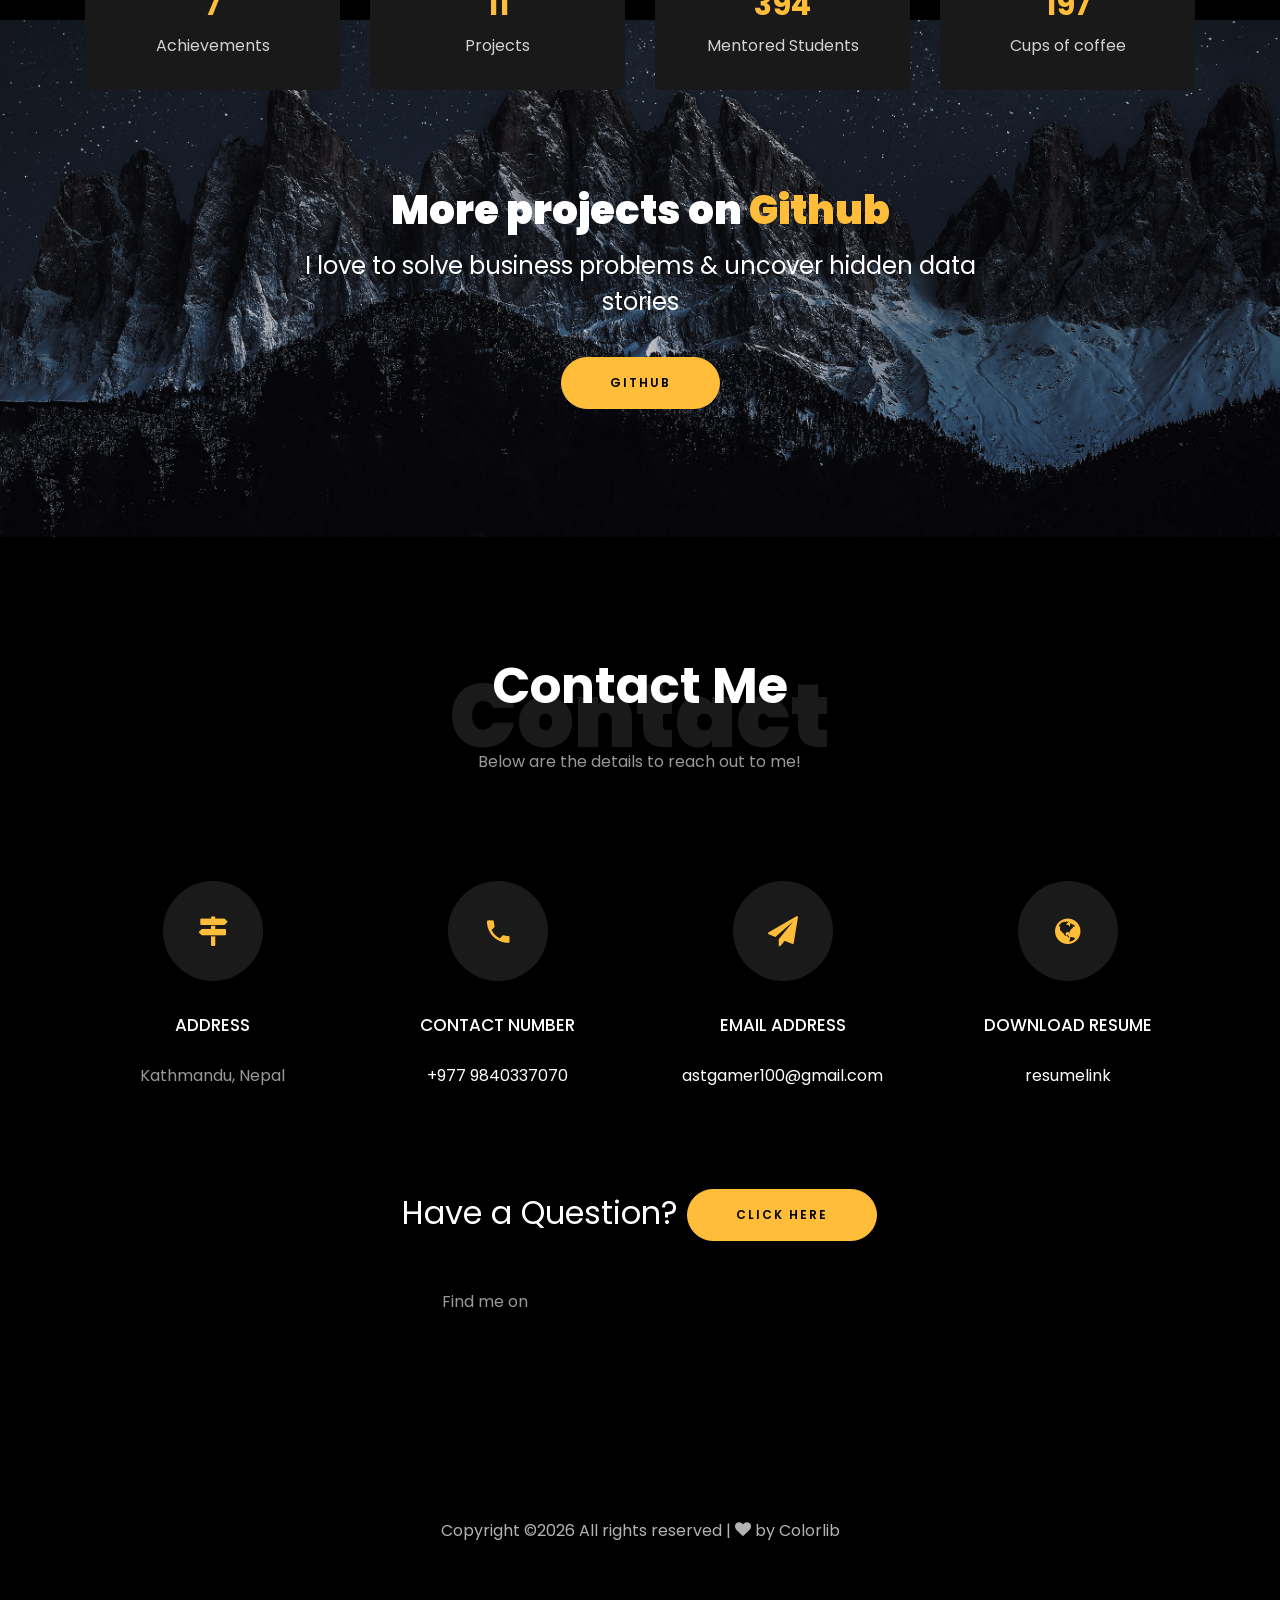
==== commit 196f3f29: "Update index.html removed the project files" ====
--- a/index.html
+++ b/index.html
@@ -393,78 +393,7 @@
 
    
 
-    <section class="ftco-section" id="project-section">
-      <div class="container">
-        <div class="row justify-content-center mb-5 pb-5">
-          <div class="col-md-7 heading-section text-center ftco-animate">
-            <h1 class="big big-2">Projects</h1>
-            <h2 class="mb-4">Projects</h2>
-            <p>Below are the sample Data Analytics projects on SQL, Python, Power BI & ML.</p>
-          </div>
-        </div>
-        <div class="row d-flex">
-          <div class="col-md-4 d-flex ftco-animate">
-          	<div class="blog-entry justify-content-end">
-              <a href="https://github.com/rishabhnmishra/SQL_Music_Store_Analysis/blob/main/Music_Store_Query.sql" class="block-20 zoom-effect" style="background-image: url('images/proj_1.jpg');">
-              </a>
-              <div class="text mt-3 float-right d-block">
-
-                <h3 class="heading"><a href="https://github.com/rishabhnmishra/SQL_Music_Store_Analysis/blob/main/Music_Store_Query.sql">Digital Music Store Data Analysis using SQL</a></h3>
-                <p>Analyzed music store data using advanced SQL queires to identify gaps and increase the business growth.</p>
-              </div>
-            </div>
-          </div>
-          <div class="col-md-4 d-flex ftco-animate">
-          	<div class="blog-entry justify-content-end">
-              <a href="https://github.com/rishabhnmishra/Python_Diwali_Sales_Analysis/blob/main/Diwali_Sales_Analysis.ipynb" class="block-20 zoom-effect" style="background-image: url('images/proj_2.jpg');">
-              </a>
-              <div class="text mt-3 float-right d-block">
-
-                <h3 class="heading"><a href="https://github.com/rishabhnmishra/Python_Diwali_Sales_Analysis/blob/main/Diwali_Sales_Analysis.ipynb">Data Analysis using Python Project for Beginners</a></h3>
-                <p>Performed exploratory data analysis on diwali sales data using Python to improve the customer experience.</p>
-              </div>
-            </div>
-          </div>
-          <div class="col-md-4 d-flex ftco-animate">
-          	<div class="blog-entry">
-              <a href="https://github.com/rishabhnmishra/Madhav_Store_Analysis_PowerBI/blob/main/Madhav%20Store%20dashboard.jpg" class="block-20 zoom-effect" style="background-image: url('images/proj_3.jpg');">
-              </a>
-              <div class="text mt-3 float-right d-block">
-
-                <h3 class="heading"><a href="https://github.com/rishabhnmishra/Madhav_Store_Analysis_PowerBI/blob/main/Madhav%20Store%20dashboard.jpg">Power BI Sales dashboard Project for Beginners</a></h3>
-                <p>Designed a power bi dashboard for Madhav Store to track and analyze the online sales data acorss India.</p>
-              </div>
-            </div>
-          </div>
-        </div>
-	<br>
-		<!-- added justify-content-center to center align the last two projects -->
-		<div class="row d-flex justify-content-center">  
-			<div class="col-md-4 d-flex ftco-animate">
-				<div class="blog-entry justify-content-end">
-				<a href="https://github.com/rishabhnmishra/sales_forecasting/tree/main" class="block-20 zoom-effect" style="background-image: url('images/proj_4.jpg');">
-				</a>
-				<div class="text mt-3 float-right d-block">
-  
-				  <h3 class="heading"><a href="https://github.com/rishabhnmishra/sales_forecasting/tree/main">Sales Forecast- Time Series Forecasting</a></h3>
-				  <p>Used multiple machine learning models to forecast sales (retail store) and performed time series analysis.</p>
-				</div>
-			  </div>
-			</div>
-			<div class="col-md-4 d-flex ftco-animate">
-				<div class="blog-entry justify-content-end">
-				<a href="https://github.com/rishabhnmishra/customer_segmentation/blob/main/Customer_Segmentation-final.ipynb" class="block-20 zoom-effect" style="background-image: url('images/proj_5.jpg');">
-				</a>
-				<div class="text mt-3 float-right d-block">
-  
-				  <h3 class="heading"><a href="https://github.com/rishabhnmishra/customer_segmentation/blob/main/Customer_Segmentation-final.ipynb">Customer Segmentation using clustering model</a></h3>
-				  <p>Developed a ML model to give various recommendations of financial products &amp; services on target customer groups.</p>
-				</div>
-			  </div>
-			</div>
-		 </div>
-	  </div>
-    </section>
+    
 
 	<section class="ftco-section ftco-no-pt ftco-no-pb ftco-counter img" id="section-counter">
       <div class="container">
@@ -628,4 +557,4 @@
   <script src="js/main.js"></script>
     
   </body>
-</html>+</html>
